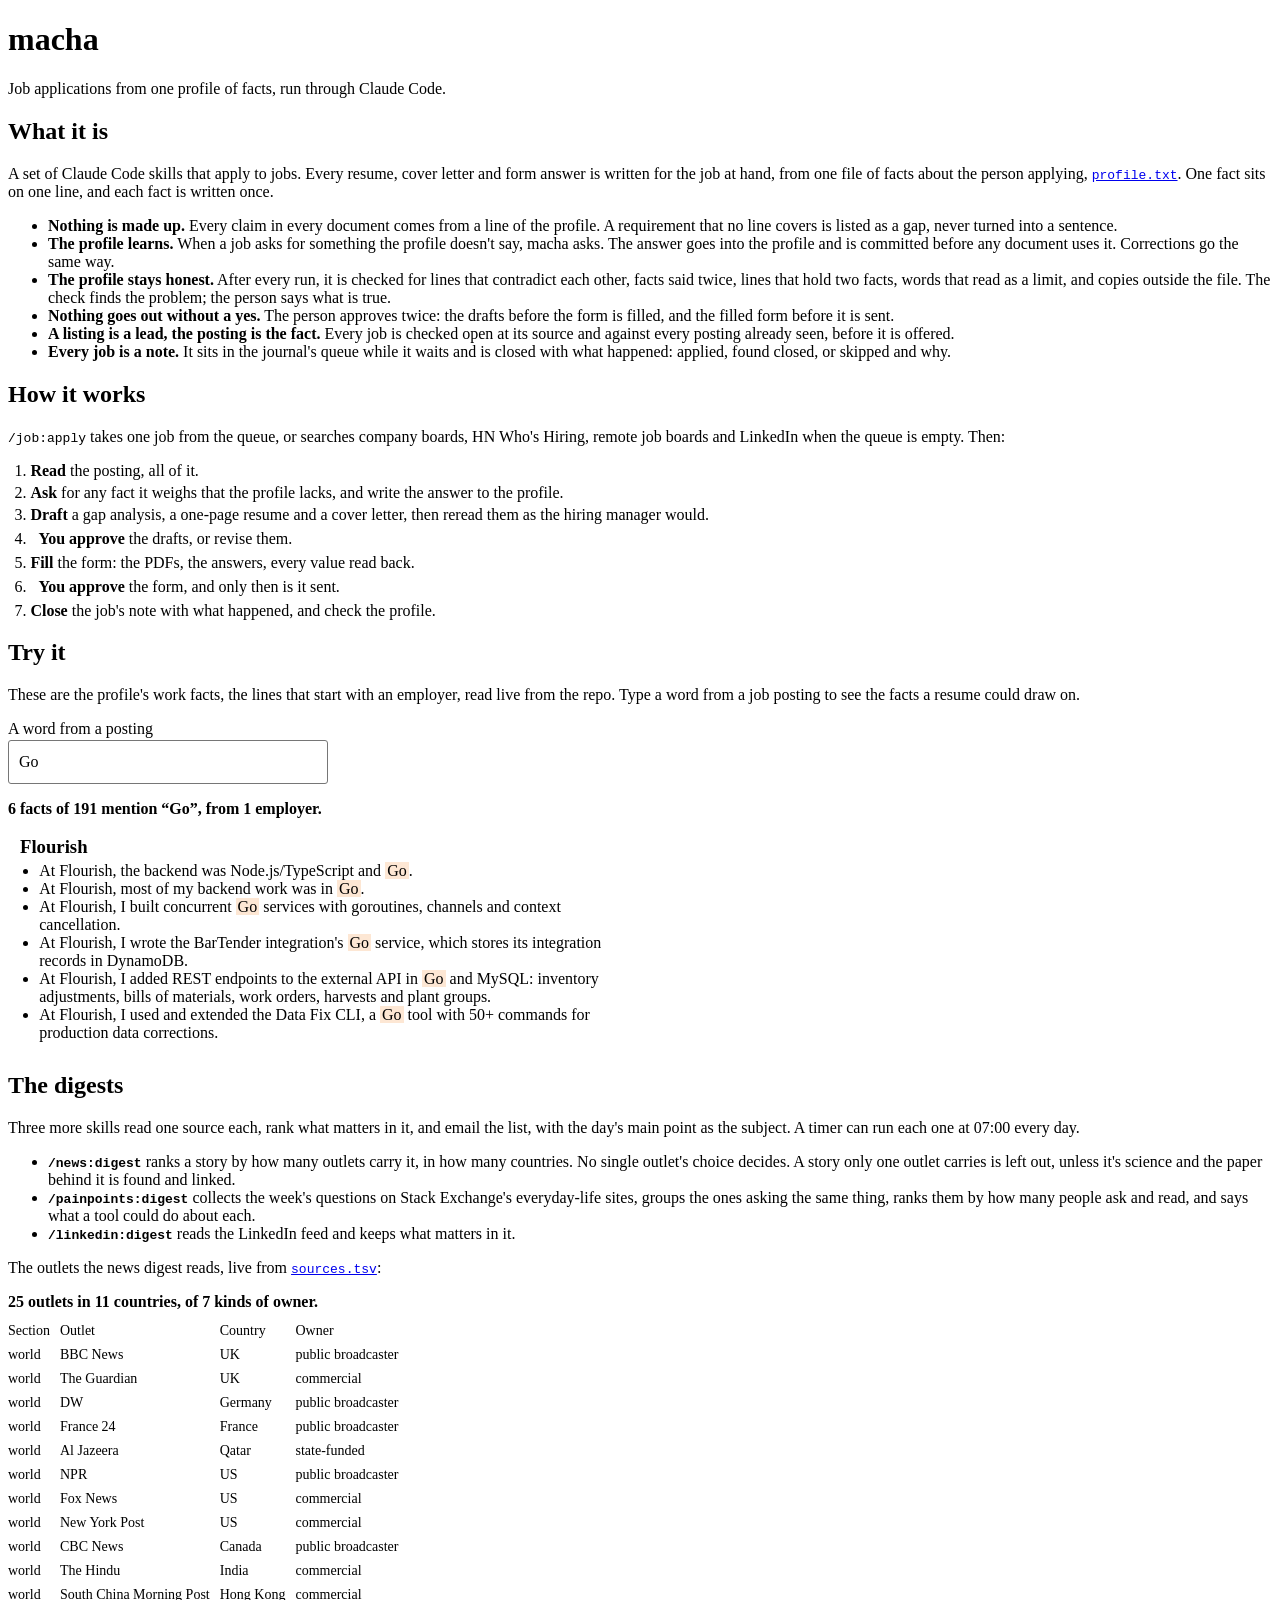
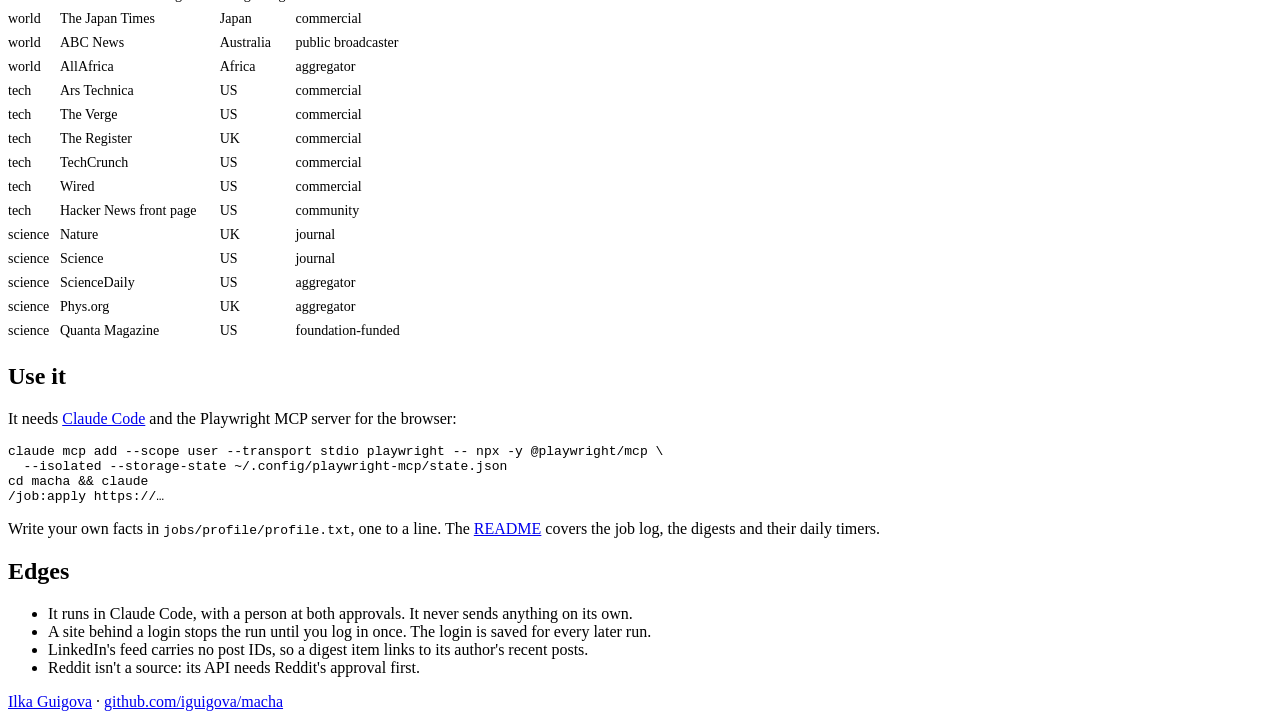
==== index.html @ c5304242 "feat(page): iguigova.github.io/macha shows what macha does, finding the profile's work facts by a wo" ====
<!doctype html>
<html lang="en">
<head>
<meta charset="utf-8">
<meta name="viewport" content="width=device-width, initial-scale=1">
<title>macha: applications from one profile</title>
<meta name="description" content="Job applications generated from one profile of facts, run through Claude Code: every resume, cover letter and form answer is drawn from it, and the profile learns from every application.">
<link rel="stylesheet" href="../brand.css">
<link rel="stylesheet" href="demo/index.css">
<script src="../brand.js"></script>
</head>
<body>
<div class="wrap">
  <header>
    <div>
      <h1>macha</h1>
      <p class="tag">Job applications from one profile of facts, run through Claude Code.</p>
    </div>
  </header>

  <main>
    <section>
      <h2>What it is</h2>
      <div>
        <p>A set of Claude Code skills that apply to jobs. Every resume, cover
          letter and form answer is written for the job at hand, from one
          file of facts about the person applying,
          <a href="https://github.com/iguigova/macha/blob/main/jobs/profile/profile.txt"><code>profile.txt</code></a>.
          One fact sits on one line, and each fact is written once.</p>
        <ul>
          <li><strong>Nothing is made up.</strong> Every claim in every
            document comes from a line of the profile. A requirement that no
            line covers is listed as a gap, never turned into a sentence.</li>
          <li><strong>The profile learns.</strong> When a job asks for
            something the profile doesn't say, macha asks. The answer goes
            into the profile and is committed before any document uses it.
            Corrections go the same way.</li>
          <li><strong>The profile stays honest.</strong> After every run, it
            is checked for lines that contradict each other, facts said
            twice, lines that hold two facts, words that read as a limit,
            and copies outside the file. The check finds the problem; the
            person says what is true.</li>
          <li><strong>Nothing goes out without a yes.</strong> The person
            approves twice: the drafts before the form is filled, and the
            filled form before it is sent.</li>
          <li><strong>A listing is a lead, the posting is the fact.</strong>
            Every job is checked open at its source and against every
            posting already seen, before it is offered.</li>
          <li><strong>Every job is a note.</strong> It sits in the journal's
            queue while it waits and is closed with what happened: applied,
            found closed, or skipped and why.</li>
        </ul>
      </div>
    </section>

    <section>
      <h2>How it works</h2>
      <div>
        <p><code>/job:apply</code> takes one job from the queue, or searches
          company boards, HN Who's Hiring, remote job boards and LinkedIn
          when the queue is empty. Then:</p>
        <ol class="flow">
          <li><span class="step">Read</span> the posting, all of it.</li>
          <li><span class="step">Ask</span> for any fact it weighs that the
            profile lacks, and write the answer to the profile.</li>
          <li><span class="step">Draft</span> a gap analysis, a one-page
            resume and a cover letter, then reread them as the hiring
            manager would.</li>
          <li class="you"><span class="step">You approve</span> the drafts,
            or revise them.</li>
          <li><span class="step">Fill</span> the form: the PDFs, the answers,
            every value read back.</li>
          <li class="you"><span class="step">You approve</span> the form,
            and only then is it sent.</li>
          <li><span class="step">Close</span> the job's note with what
            happened, and check the profile.</li>
        </ol>
      </div>
    </section>

    <section>
      <h2>Try it</h2>
      <div>
        <p>These are the profile's work facts, the lines that start with an
          employer, read live from the repo. Type a word from a job posting
          to see the facts a resume could draw on.</p>
        <form id="find" class="find" role="search">
          <label for="word">A word from a posting</label>
          <input id="word" type="search" value="Go" autocomplete="off" spellcheck="false">
        </form>
        <p id="summary" class="summary" aria-live="polite"></p>
        <div id="facts" class="facts"></div>
      </div>
    </section>

    <section>
      <h2>The digests</h2>
      <div>
        <p>Three more skills read one source each, rank what matters in it,
          and email the list, with the day's main point as the subject. A
          timer can run each one at 07:00 every day.</p>
        <ul>
          <li><strong><code>/news:digest</code></strong> ranks a story by how
            many outlets carry it, in how many countries. No single outlet's
            choice decides. A story only one outlet carries is left out,
            unless it's science and the paper behind it is found and
            linked.</li>
          <li><strong><code>/painpoints:digest</code></strong> collects the
            week's questions on Stack Exchange's everyday-life sites, groups
            the ones asking the same thing, ranks them by how many people
            ask and read, and says what a tool could do about each.</li>
          <li><strong><code>/linkedin:digest</code></strong> reads the LinkedIn
            feed and keeps what matters in it.</li>
        </ul>
        <p>The outlets the news digest reads, live from
          <a href="https://github.com/iguigova/macha/blob/main/.claude/skills/news%3Adigest/sources.tsv"><code>sources.tsv</code></a>:</p>
        <p id="outlets-summary" class="summary"></p>
        <div class="scroll" tabindex="0" role="region" aria-label="News outlets">
          <table id="outlets" class="outlets"></table>
        </div>
      </div>
    </section>

    <section>
      <h2>Use it</h2>
      <div>
        <p>It needs <a href="https://claude.com/claude-code">Claude Code</a>
          and the Playwright MCP server for the browser:</p>
        <pre><code>claude mcp add --scope user --transport stdio playwright -- npx -y @playwright/mcp \
  --isolated --storage-state ~/.config/playwright-mcp/state.json
cd macha &amp;&amp; claude
/job:apply https://…</code></pre>
        <p>Write your own facts in <code>jobs/profile/profile.txt</code>, one
          to a line. The <a href="https://github.com/iguigova/macha#readme">README</a>
          covers the job log, the digests and their daily timers.</p>
      </div>
    </section>

    <section>
      <h2>Edges</h2>
      <div>
        <ul>
          <li>It runs in Claude Code, with a person at both approvals. It
            never sends anything on its own.</li>
          <li>A site behind a login stops the run until you log in once.
            The login is saved for every later run.</li>
          <li>LinkedIn's feed carries no post IDs, so a digest item links to
            its author's recent posts.</li>
          <li>Reddit isn't a source: its API needs Reddit's approval
            first.</li>
        </ul>
      </div>
    </section>
  </main>

  <footer>
    <div class="line"><a href="/">Ilka Guigova</a> · <a href="https://github.com/iguigova/macha">github.com/iguigova/macha</a></div>
    <div class="band" aria-hidden="true"></div>
  </footer>
</div>
<script type="module" src="demo/index.js"></script>
</body>
</html>
---- demo/index.css ----
/* The page's own rules, over brand.css: the steps of an application, the
   word search with its facts, and the table of outlets. */

:root {
  --line: light-dark(#767676, #8a8a8a);
  --mark: light-dark(#fde7d4, #4a2a10);
}

.flow { padding-left: 1.4em; }
.flow li { margin: 4px 0; }
.flow .step { font-weight: 700; }
.flow li.you { padding: 2px 8px; border-left: 3px solid var(--link); }

.find { display: flex; flex-direction: column; gap: 2px; max-width: 320px; }
input {
  min-height: 44px; padding: 0 10px; font: inherit; color: var(--ink); background: var(--bg);
  border: 1px solid var(--line); border-radius: 3px;
}

.summary { margin: 16px 0 8px; font-weight: 700; }

.facts { display: grid; grid-template-columns: repeat(auto-fill, minmax(min(100%, 420px), 1fr)); gap: 12px; }
.employer { border: 1px solid var(--hair); border-radius: 3px; padding: 10px 12px; min-width: 0; }
.employer h3 { margin: 0 0 4px; }
.employer ul { margin: 0; padding-left: 1.2em; }
mark { background: var(--mark); color: var(--ink); padding: 0 2px; }

.scroll { overflow-x: auto; }
.outlets { border-collapse: collapse; font-size: 14px; }
.outlets th, .outlets td { padding: 4px 10px 4px 0; text-align: left; border-bottom: 1px solid var(--hair); }
.outlets th { color: var(--muted); font-weight: 400; }
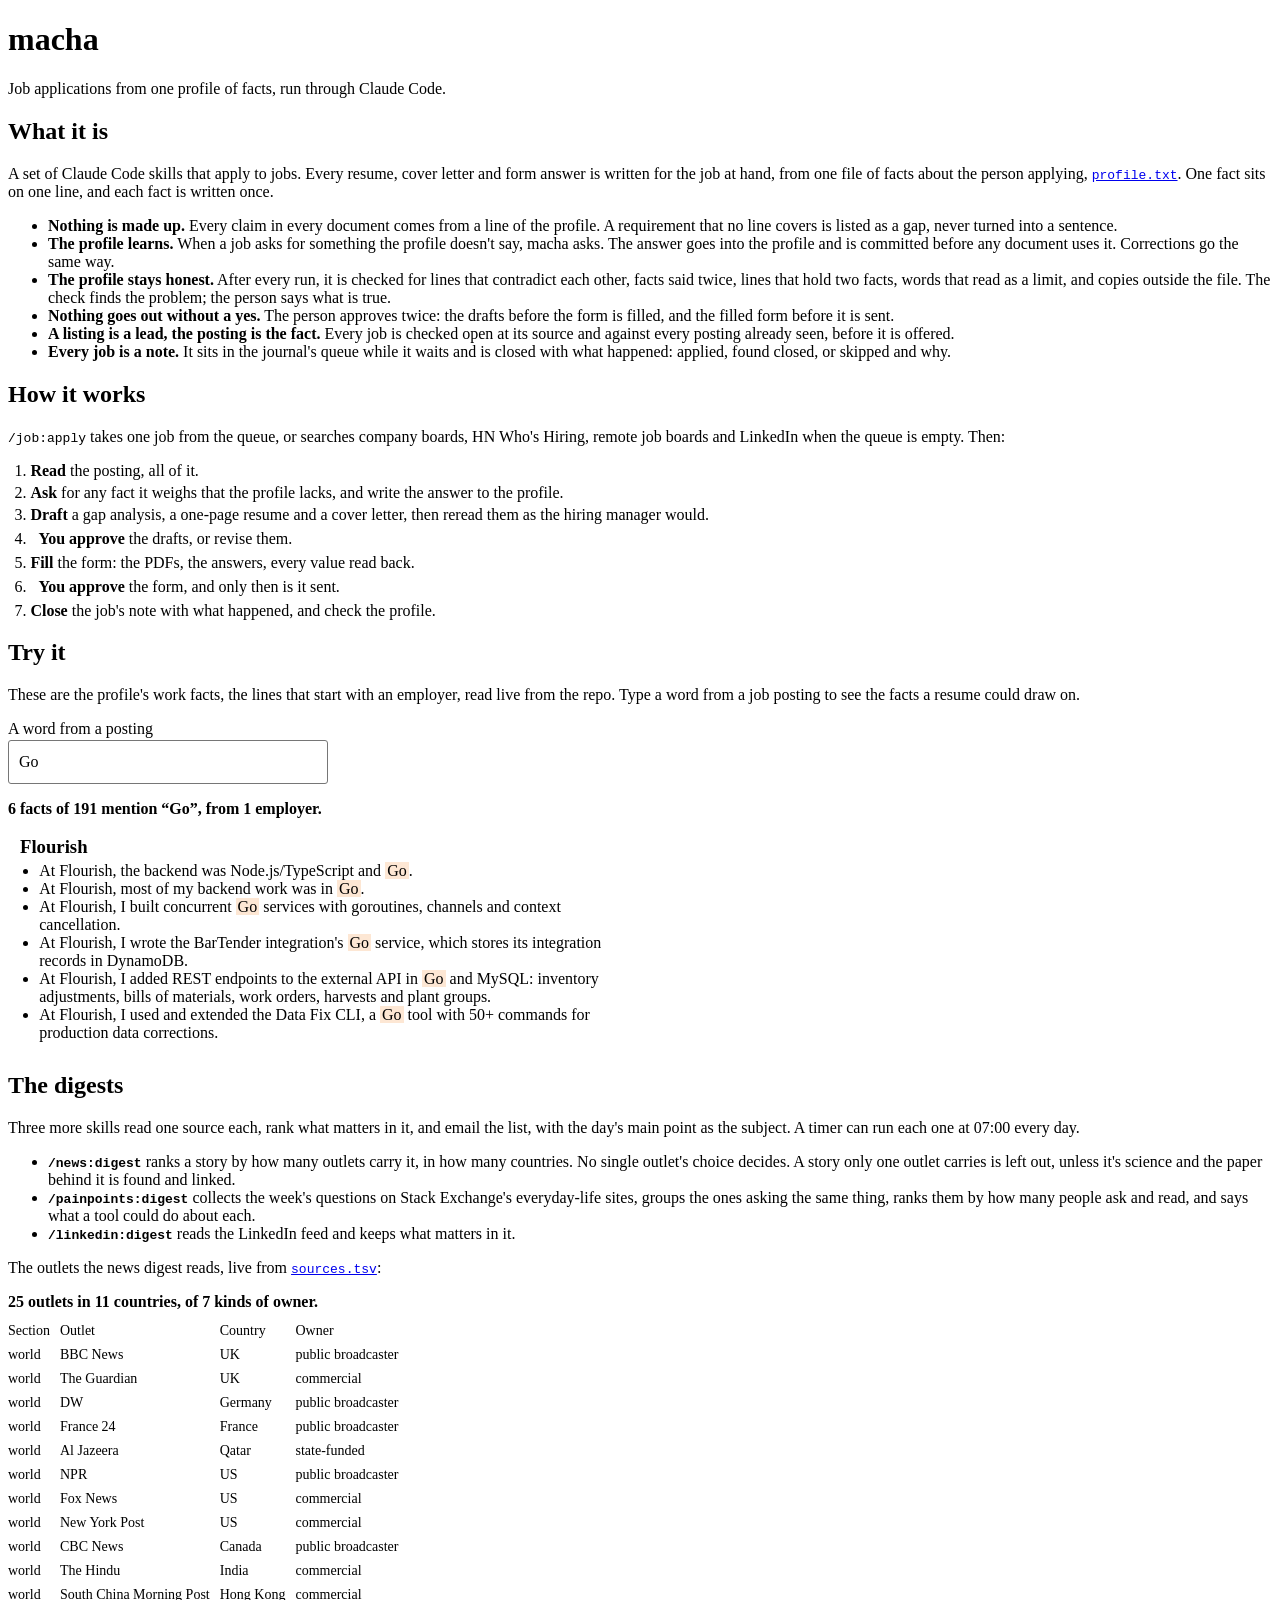
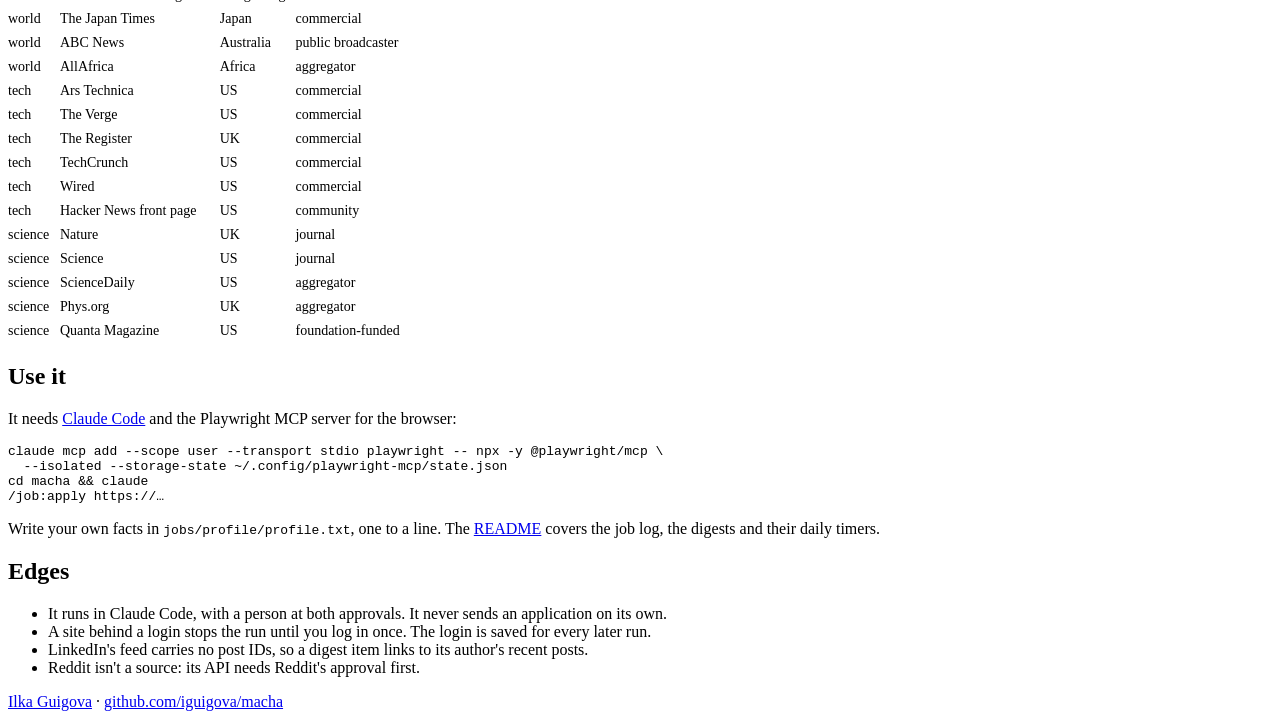
==== commit 3cc31c52: "fix(page): the edge names applications, since the digests mail on their own" ====
--- a/index.html
+++ b/index.html
@@ -141,7 +141,7 @@
       <div>
         <ul>
           <li>It runs in Claude Code, with a person at both approvals. It
-            never sends anything on its own.</li>
+            never sends an application on its own.</li>
           <li>A site behind a login stops the run until you log in once.
             The login is saved for every later run.</li>
           <li>LinkedIn's feed carries no post IDs, so a digest item links to
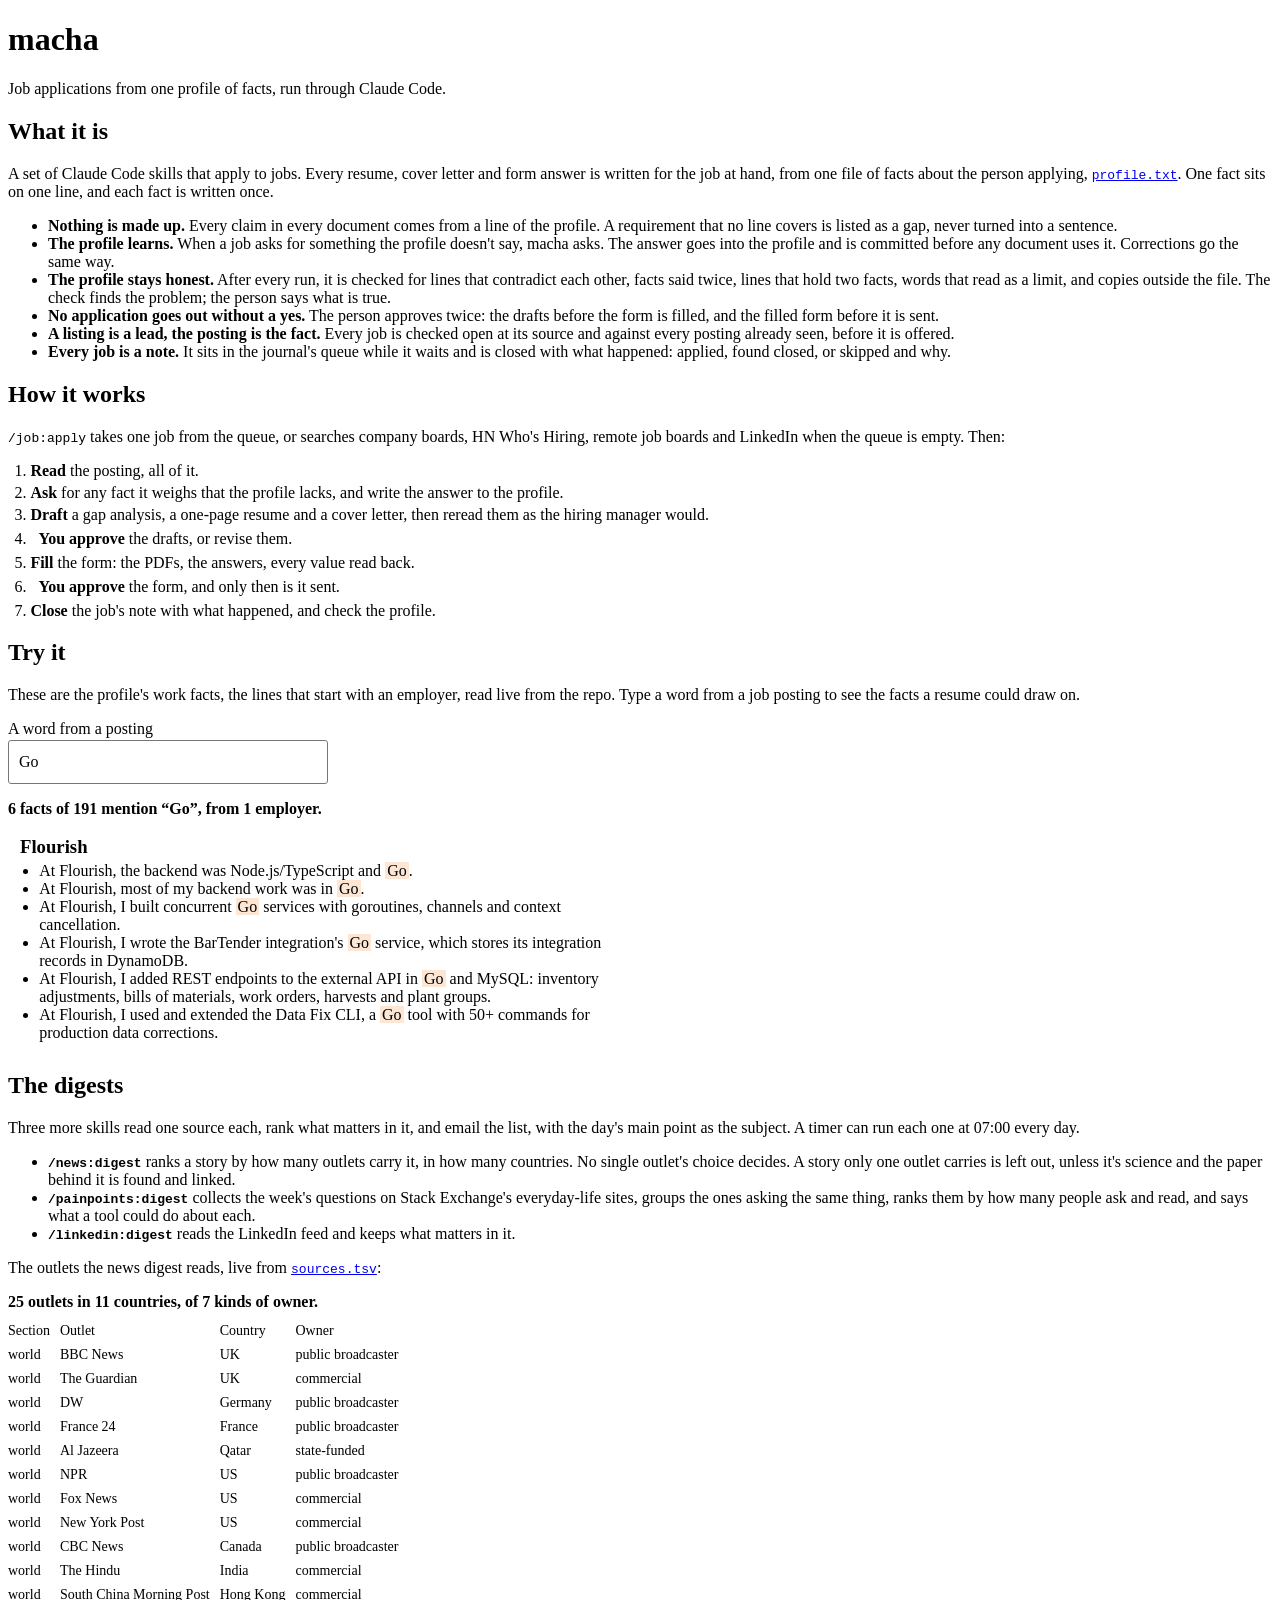
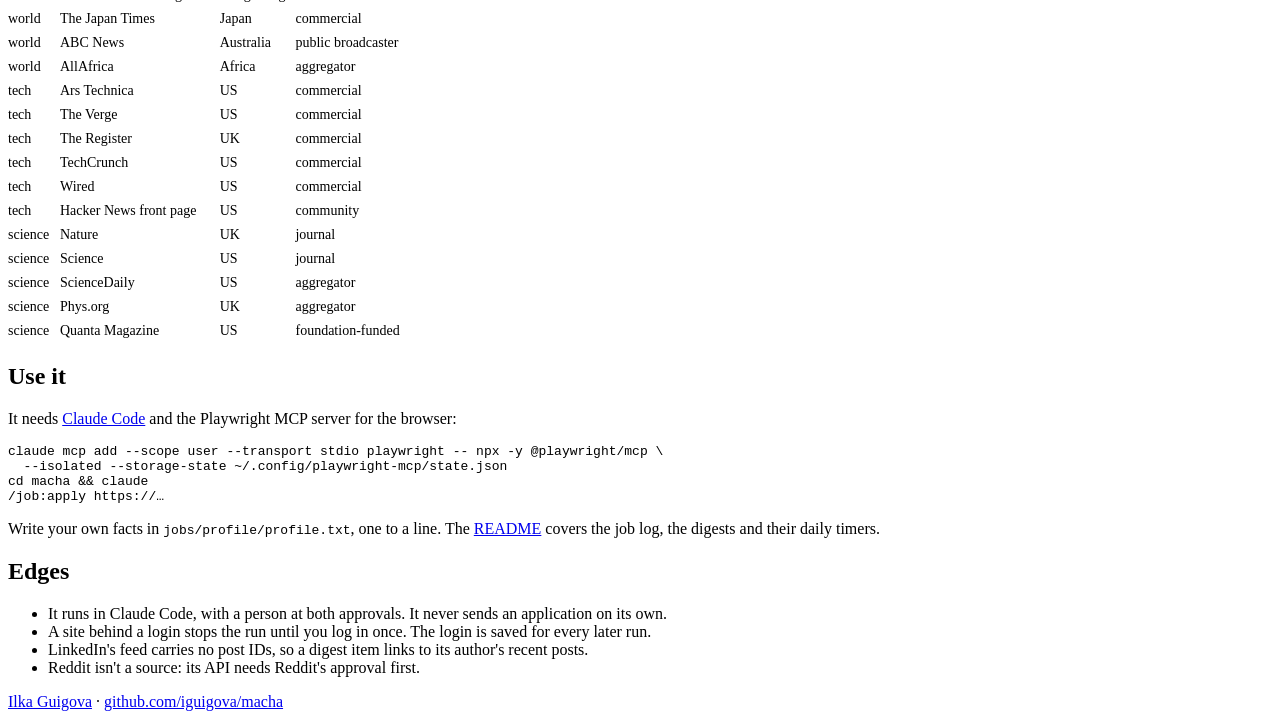
==== commit bd6772eb: "fix(page): the approval bullet names applications, since the digests mail on their own" ====
--- a/index.html
+++ b/index.html
@@ -40,7 +40,7 @@
             twice, lines that hold two facts, words that read as a limit,
             and copies outside the file. The check finds the problem; the
             person says what is true.</li>
-          <li><strong>Nothing goes out without a yes.</strong> The person
+          <li><strong>No application goes out without a yes.</strong> The person
             approves twice: the drafts before the form is filled, and the
             filled form before it is sent.</li>
           <li><strong>A listing is a lead, the posting is the fact.</strong>
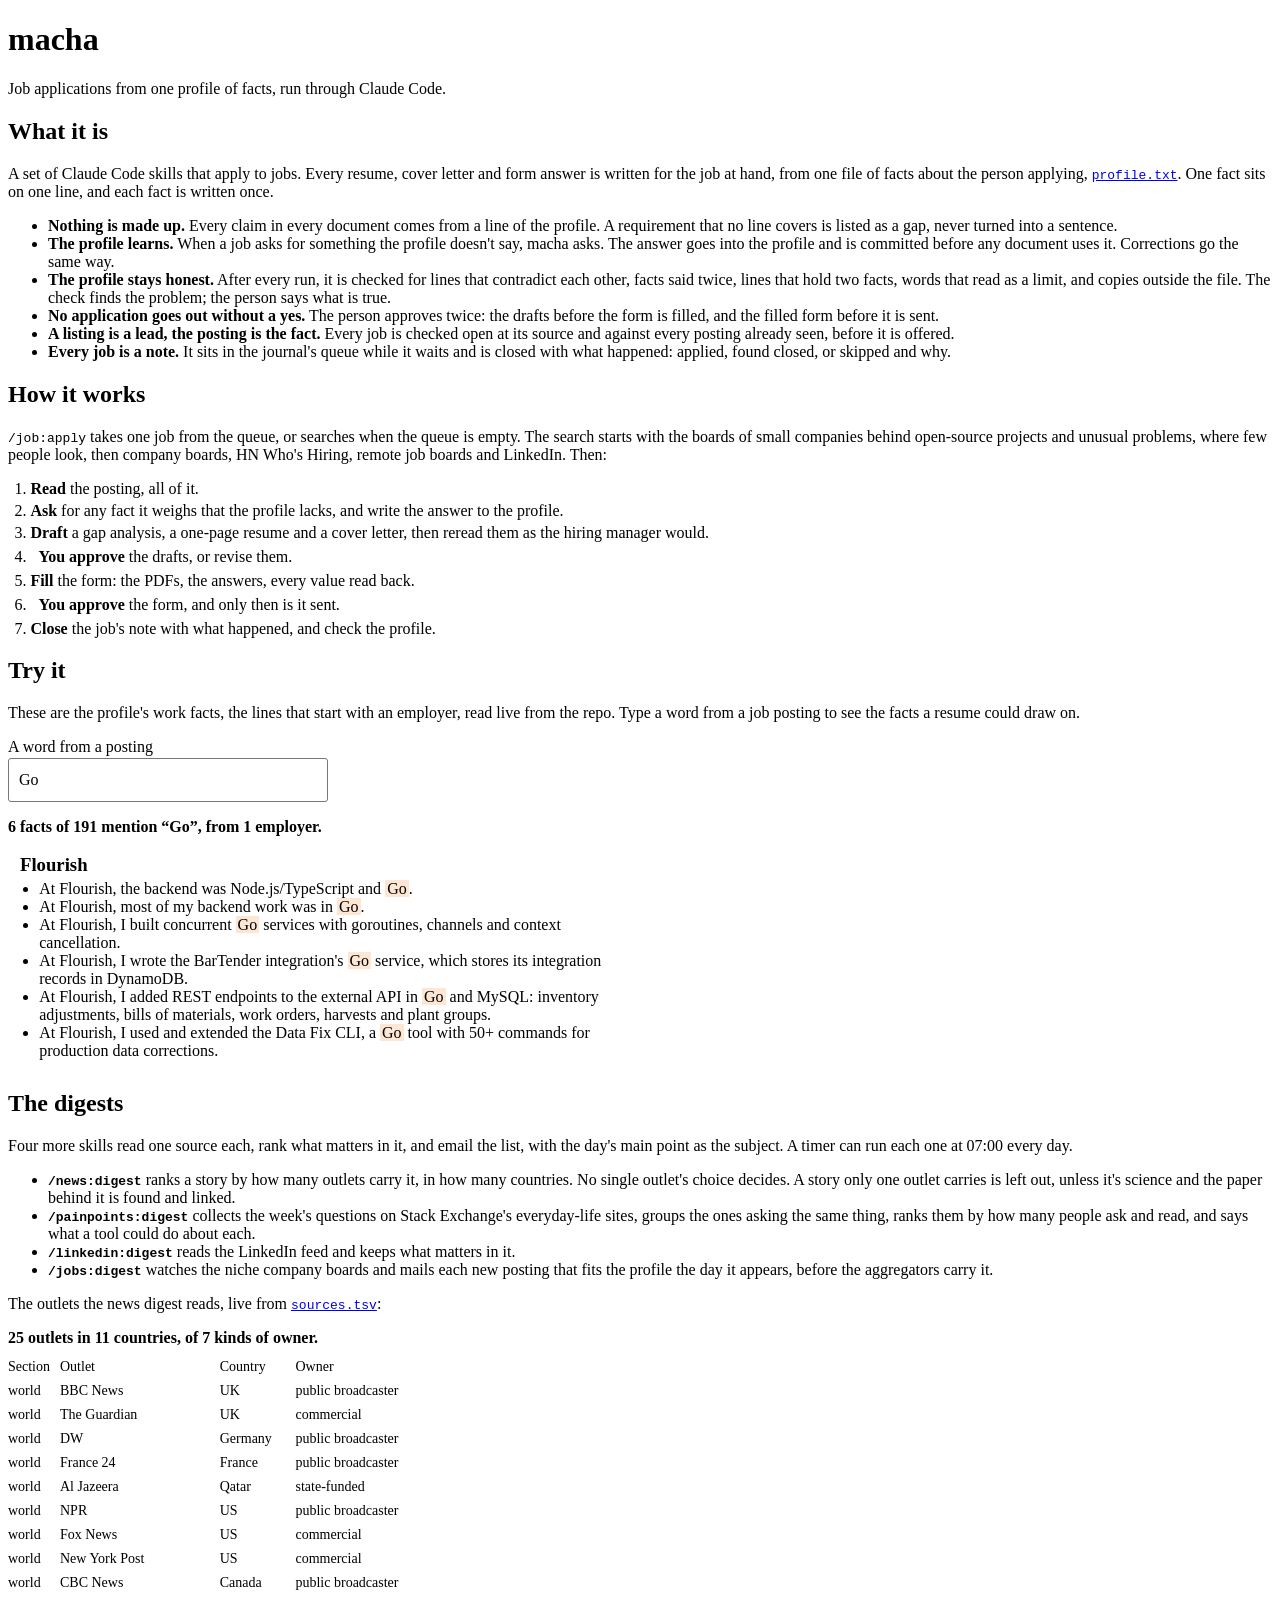
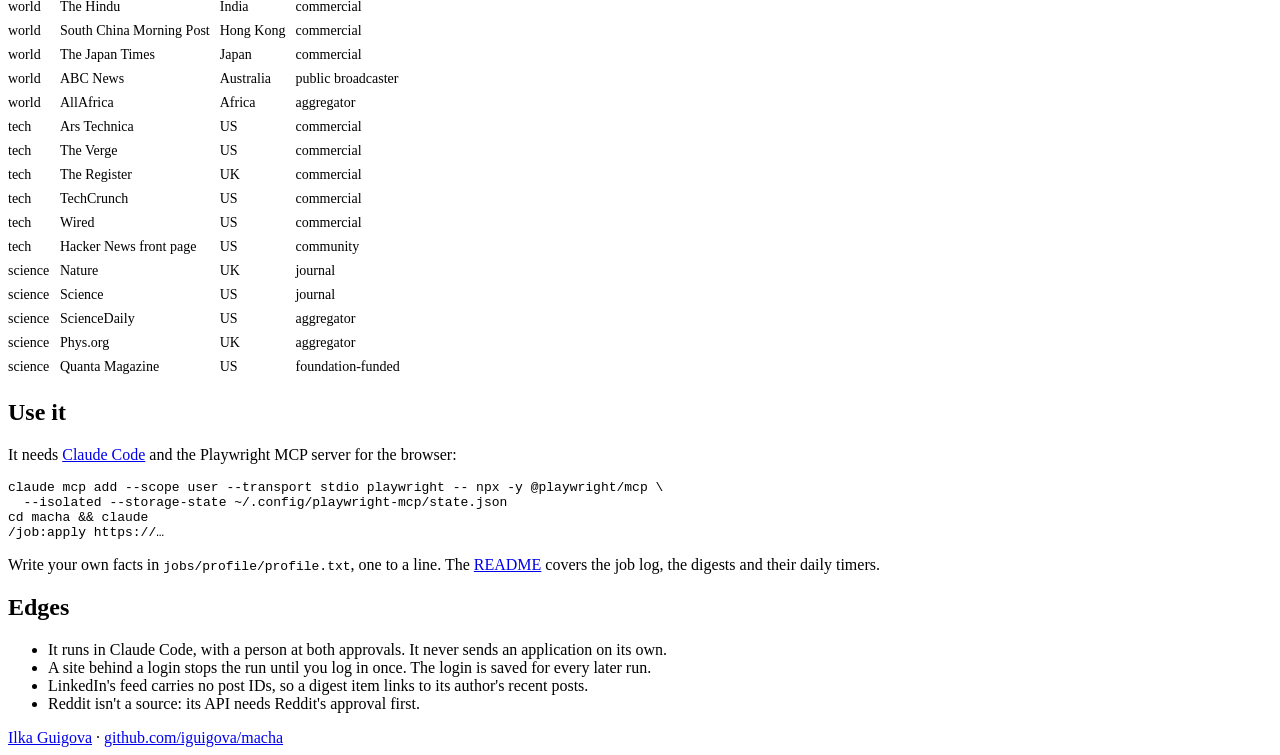
==== commit d5ce1e38: "feat(job:apply): the search starts from niche company boards and the profile's interests, logs each " ====
--- a/index.html
+++ b/index.html
@@ -57,8 +57,10 @@
       <h2>How it works</h2>
       <div>
         <p><code>/job:apply</code> takes one job from the queue, or searches
-          company boards, HN Who's Hiring, remote job boards and LinkedIn
-          when the queue is empty. Then:</p>
+          when the queue is empty. The search starts with the boards of
+          small companies behind open-source projects and unusual problems,
+          where few people look, then company boards, HN Who's Hiring,
+          remote job boards and LinkedIn. Then:</p>
         <ol class="flow">
           <li><span class="step">Read</span> the posting, all of it.</li>
           <li><span class="step">Ask</span> for any fact it weighs that the
@@ -96,7 +98,7 @@
     <section>
       <h2>The digests</h2>
       <div>
-        <p>Three more skills read one source each, rank what matters in it,
+        <p>Four more skills read one source each, rank what matters in it,
           and email the list, with the day's main point as the subject. A
           timer can run each one at 07:00 every day.</p>
         <ul>
@@ -111,6 +113,9 @@
             ask and read, and says what a tool could do about each.</li>
           <li><strong><code>/linkedin:digest</code></strong> reads the LinkedIn
             feed and keeps what matters in it.</li>
+          <li><strong><code>/jobs:digest</code></strong> watches the niche
+            company boards and mails each new posting that fits the profile
+            the day it appears, before the aggregators carry it.</li>
         </ul>
         <p>The outlets the news digest reads, live from
           <a href="https://github.com/iguigova/macha/blob/main/.claude/skills/news%3Adigest/sources.tsv"><code>sources.tsv</code></a>:</p>
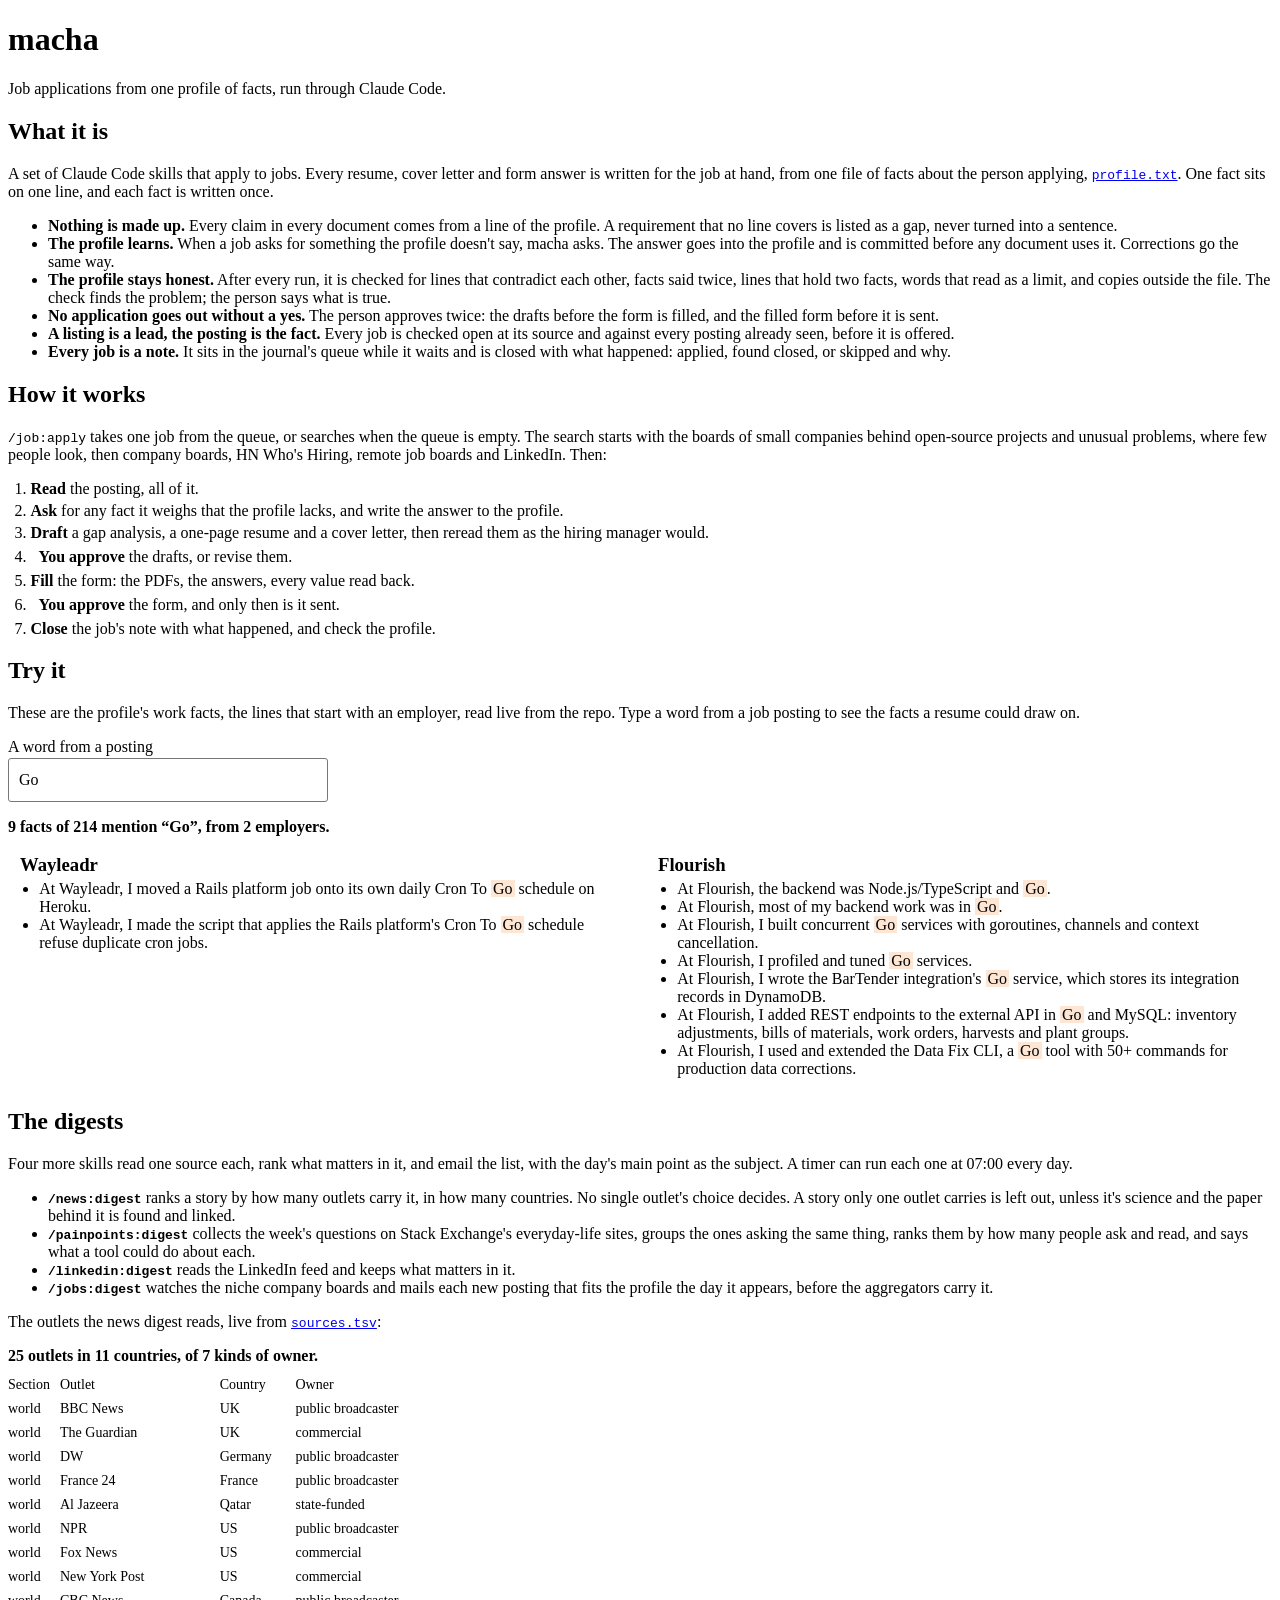
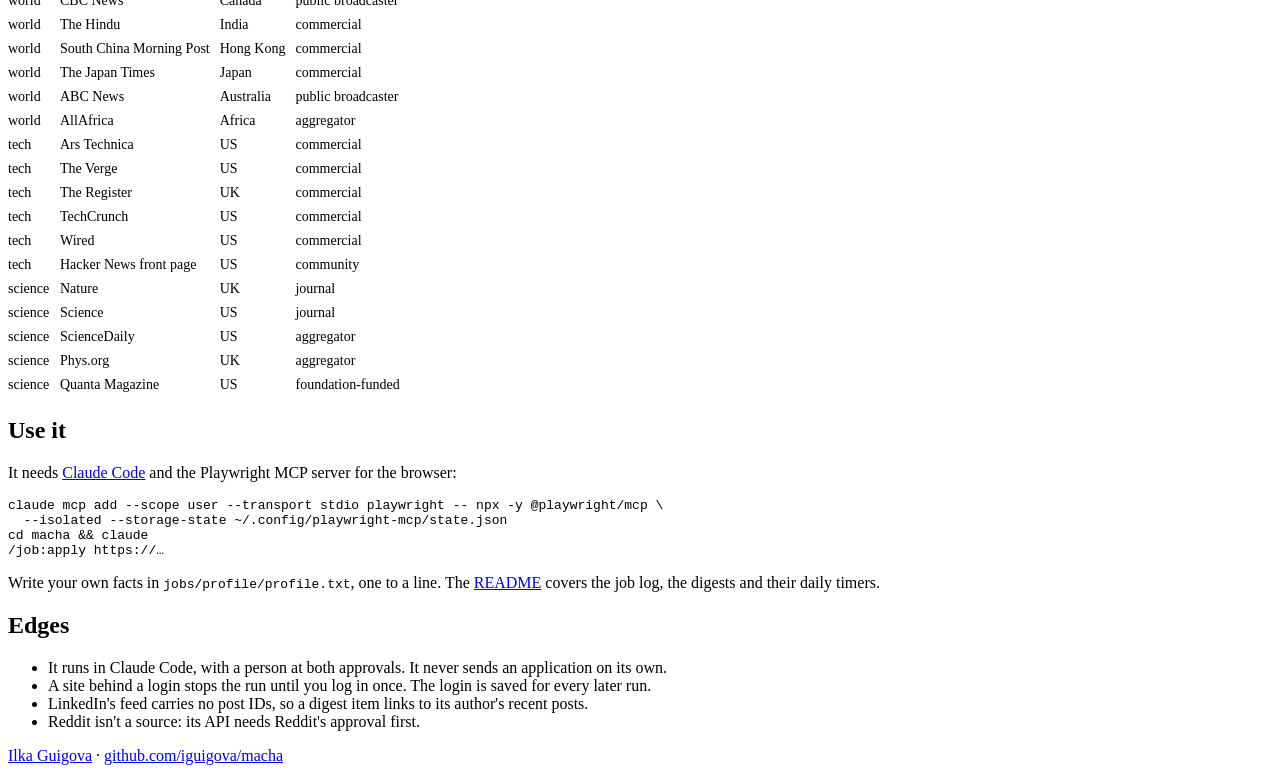
==== commit 512bea47: "The page counts its visits with the site's analytics.js Co-Authored-By: Claude Opus 5.5 <noreply@ant" ====
--- a/index.html
+++ b/index.html
@@ -8,6 +8,7 @@
 <link rel="stylesheet" href="../brand.css">
 <link rel="stylesheet" href="demo/index.css">
 <script src="../brand.js"></script>
+<script src="../analytics.js"></script>
 </head>
 <body>
 <div class="wrap">
